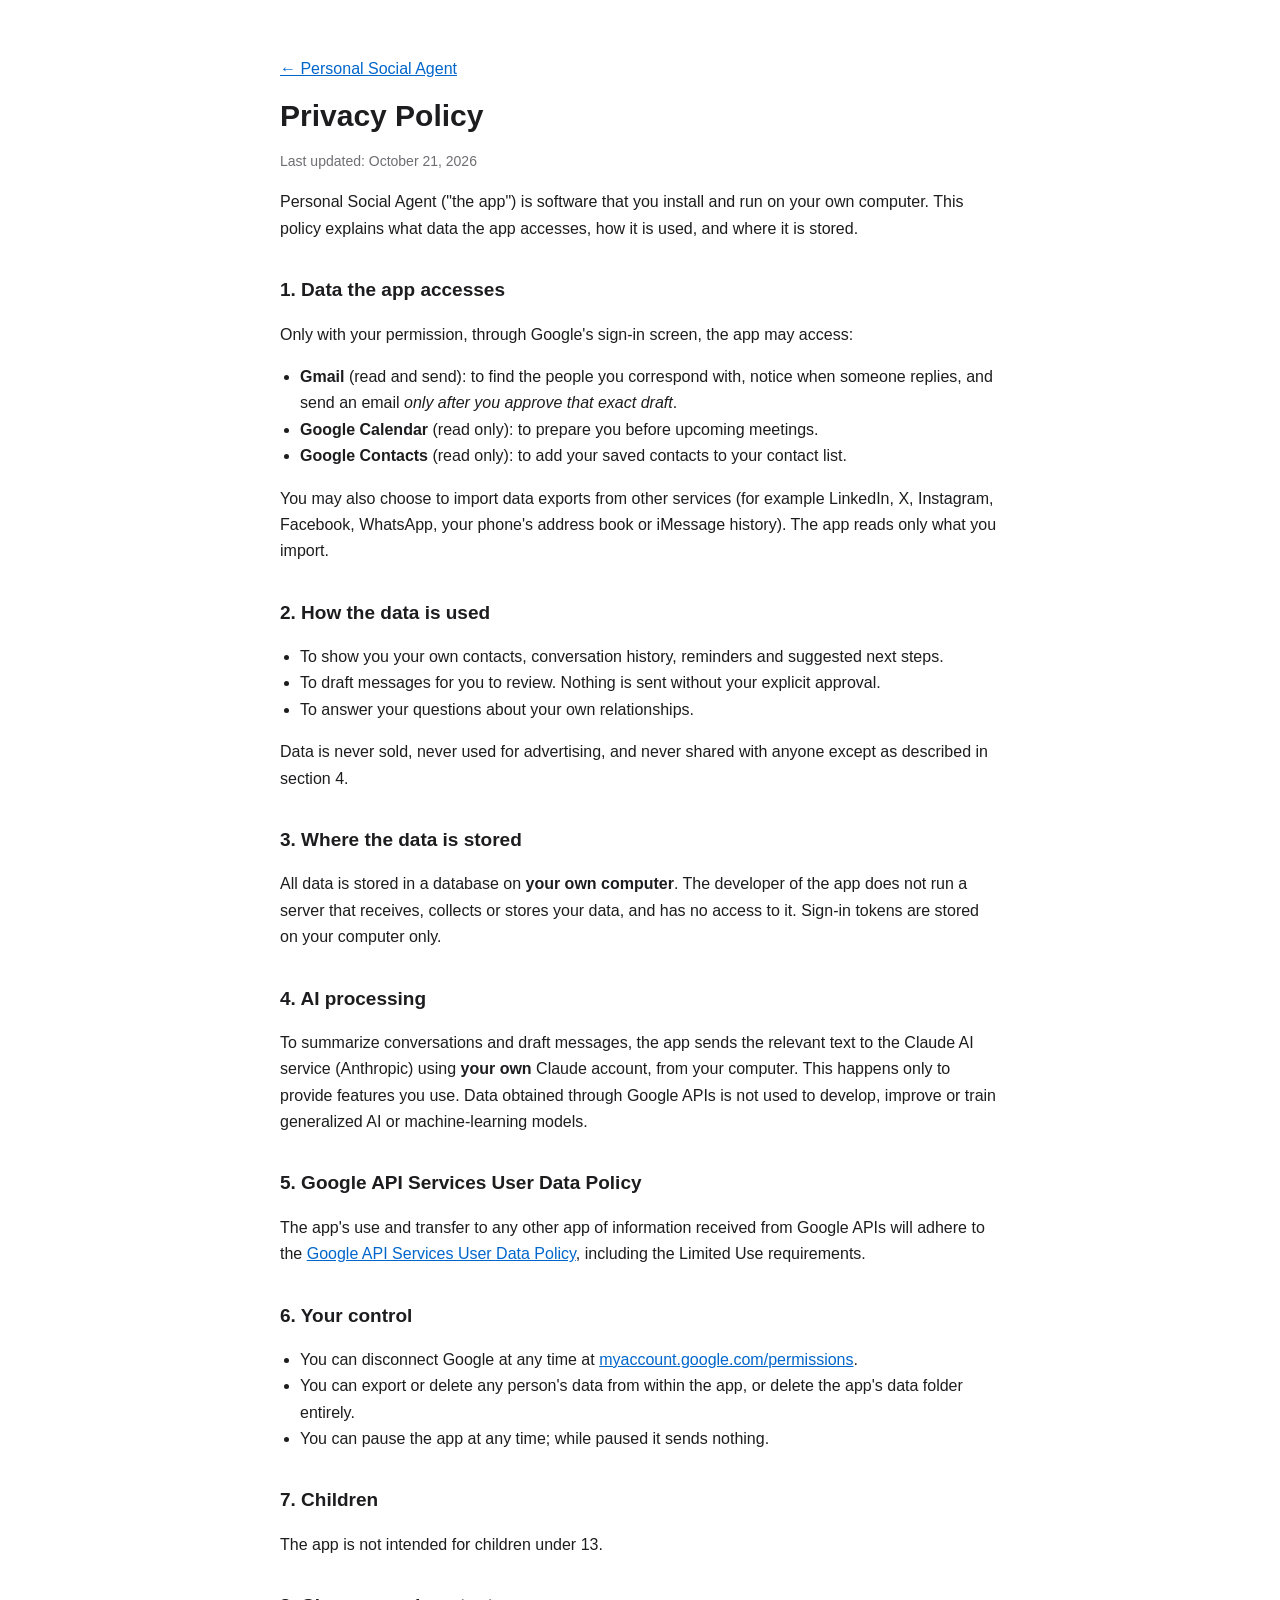
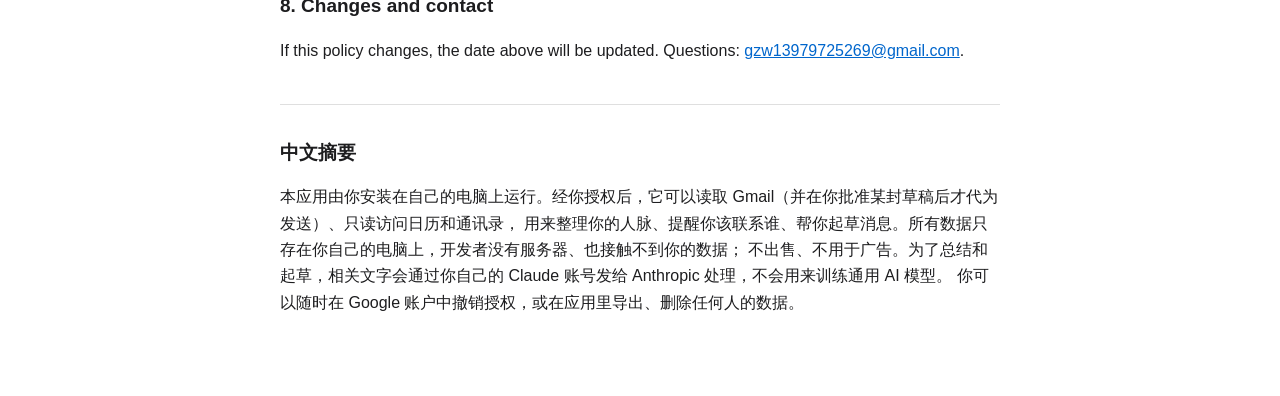
==== privacy.html @ f75f6b1f "Homepage and privacy policy for Personal Social Agent Co-Authored-By: Claude Opus 5.5 <noreply@anthr" ====
<!doctype html>
<html lang="en">
<head>
<meta charset="utf-8">
<meta name="viewport" content="width=device-width, initial-scale=1">
<title>Privacy Policy · Personal Social Agent</title>
<link rel="stylesheet" href="style.css">
</head>
<body>
<main>
  <p><a href="index.html">← Personal Social Agent</a></p>
  <h1>Privacy Policy</h1>
  <p class="small">Last updated: October 21, 2026</p>

  <p>Personal Social Agent ("the app") is software that you install and run on your own computer. This policy explains
    what data the app accesses, how it is used, and where it is stored.</p>

  <h2>1. Data the app accesses</h2>
  <p>Only with your permission, through Google's sign-in screen, the app may access:</p>
  <ul>
    <li><strong>Gmail</strong> (read and send): to find the people you correspond with, notice when someone replies,
      and send an email <em>only after you approve that exact draft</em>.</li>
    <li><strong>Google Calendar</strong> (read only): to prepare you before upcoming meetings.</li>
    <li><strong>Google Contacts</strong> (read only): to add your saved contacts to your contact list.</li>
  </ul>
  <p>You may also choose to import data exports from other services (for example LinkedIn, X, Instagram, Facebook,
    WhatsApp, your phone's address book or iMessage history). The app reads only what you import.</p>

  <h2>2. How the data is used</h2>
  <ul>
    <li>To show you your own contacts, conversation history, reminders and suggested next steps.</li>
    <li>To draft messages for you to review. Nothing is sent without your explicit approval.</li>
    <li>To answer your questions about your own relationships.</li>
  </ul>
  <p>Data is never sold, never used for advertising, and never shared with anyone except as described in section 4.</p>

  <h2>3. Where the data is stored</h2>
  <p>All data is stored in a database on <strong>your own computer</strong>. The developer of the app does not run a
    server that receives, collects or stores your data, and has no access to it. Sign-in tokens are stored on your
    computer only.</p>

  <h2>4. AI processing</h2>
  <p>To summarize conversations and draft messages, the app sends the relevant text to the Claude AI service
    (Anthropic) using <strong>your own</strong> Claude account, from your computer. This happens only to provide
    features you use. Data obtained through Google APIs is not used to develop, improve or train generalized AI or
    machine-learning models.</p>

  <h2>5. Google API Services User Data Policy</h2>
  <p>The app's use and transfer to any other app of information received from Google APIs will adhere to the
    <a href="https://developers.google.com/terms/api-services-user-data-policy">Google API Services User Data
    Policy</a>, including the Limited Use requirements.</p>

  <h2>6. Your control</h2>
  <ul>
    <li>You can disconnect Google at any time at
      <a href="https://myaccount.google.com/permissions">myaccount.google.com/permissions</a>.</li>
    <li>You can export or delete any person's data from within the app, or delete the app's data folder entirely.</li>
    <li>You can pause the app at any time; while paused it sends nothing.</li>
  </ul>

  <h2>7. Children</h2>
  <p>The app is not intended for children under 13.</p>

  <h2>8. Changes and contact</h2>
  <p>If this policy changes, the date above will be updated. Questions:
    <a href="mailto:gzw13979725269@gmail.com">gzw13979725269@gmail.com</a>.</p>

  <hr>
  <h2>中文摘要</h2>
  <p>本应用由你安装在自己的电脑上运行。经你授权后，它可以读取 Gmail（并在你批准某封草稿后才代为发送）、只读访问日历和通讯录，
    用来整理你的人脉、提醒你该联系谁、帮你起草消息。所有数据只存在你自己的电脑上，开发者没有服务器、也接触不到你的数据；
    不出售、不用于广告。为了总结和起草，相关文字会通过你自己的 Claude 账号发给 Anthropic 处理，不会用来训练通用 AI 模型。
    你可以随时在 Google 账户中撤销授权，或在应用里导出、删除任何人的数据。</p>
</main>
</body>
</html>
---- style.css ----
:root { --bg: #ffffff; --fg: #1d1d1f; --muted: #6e6e73; --link: #0066cc; }
@media (prefers-color-scheme: dark) { :root { --bg: #111113; --fg: #f2f2f4; --muted: #a1a1a6; --link: #4da3ff; } }
body { margin: 0; background: var(--bg); color: var(--fg);
  font: 16px/1.65 -apple-system, BlinkMacSystemFont, "Segoe UI", "PingFang SC", "Microsoft YaHei", sans-serif; }
main { max-width: 720px; margin: 0 auto; padding: 40px 16px 64px; }
h1 { font-size: 30px; line-height: 1.2; margin: 0 0 16px; }
h2 { font-size: 19px; margin: 32px 0 8px; }
.lead { font-size: 18px; }
.small { color: var(--muted); font-size: 14px; }
a { color: var(--link); }
ul { padding-left: 20px; }
hr { border: 0; border-top: 1px solid rgba(127,127,127,.25); margin: 40px 0 0; }
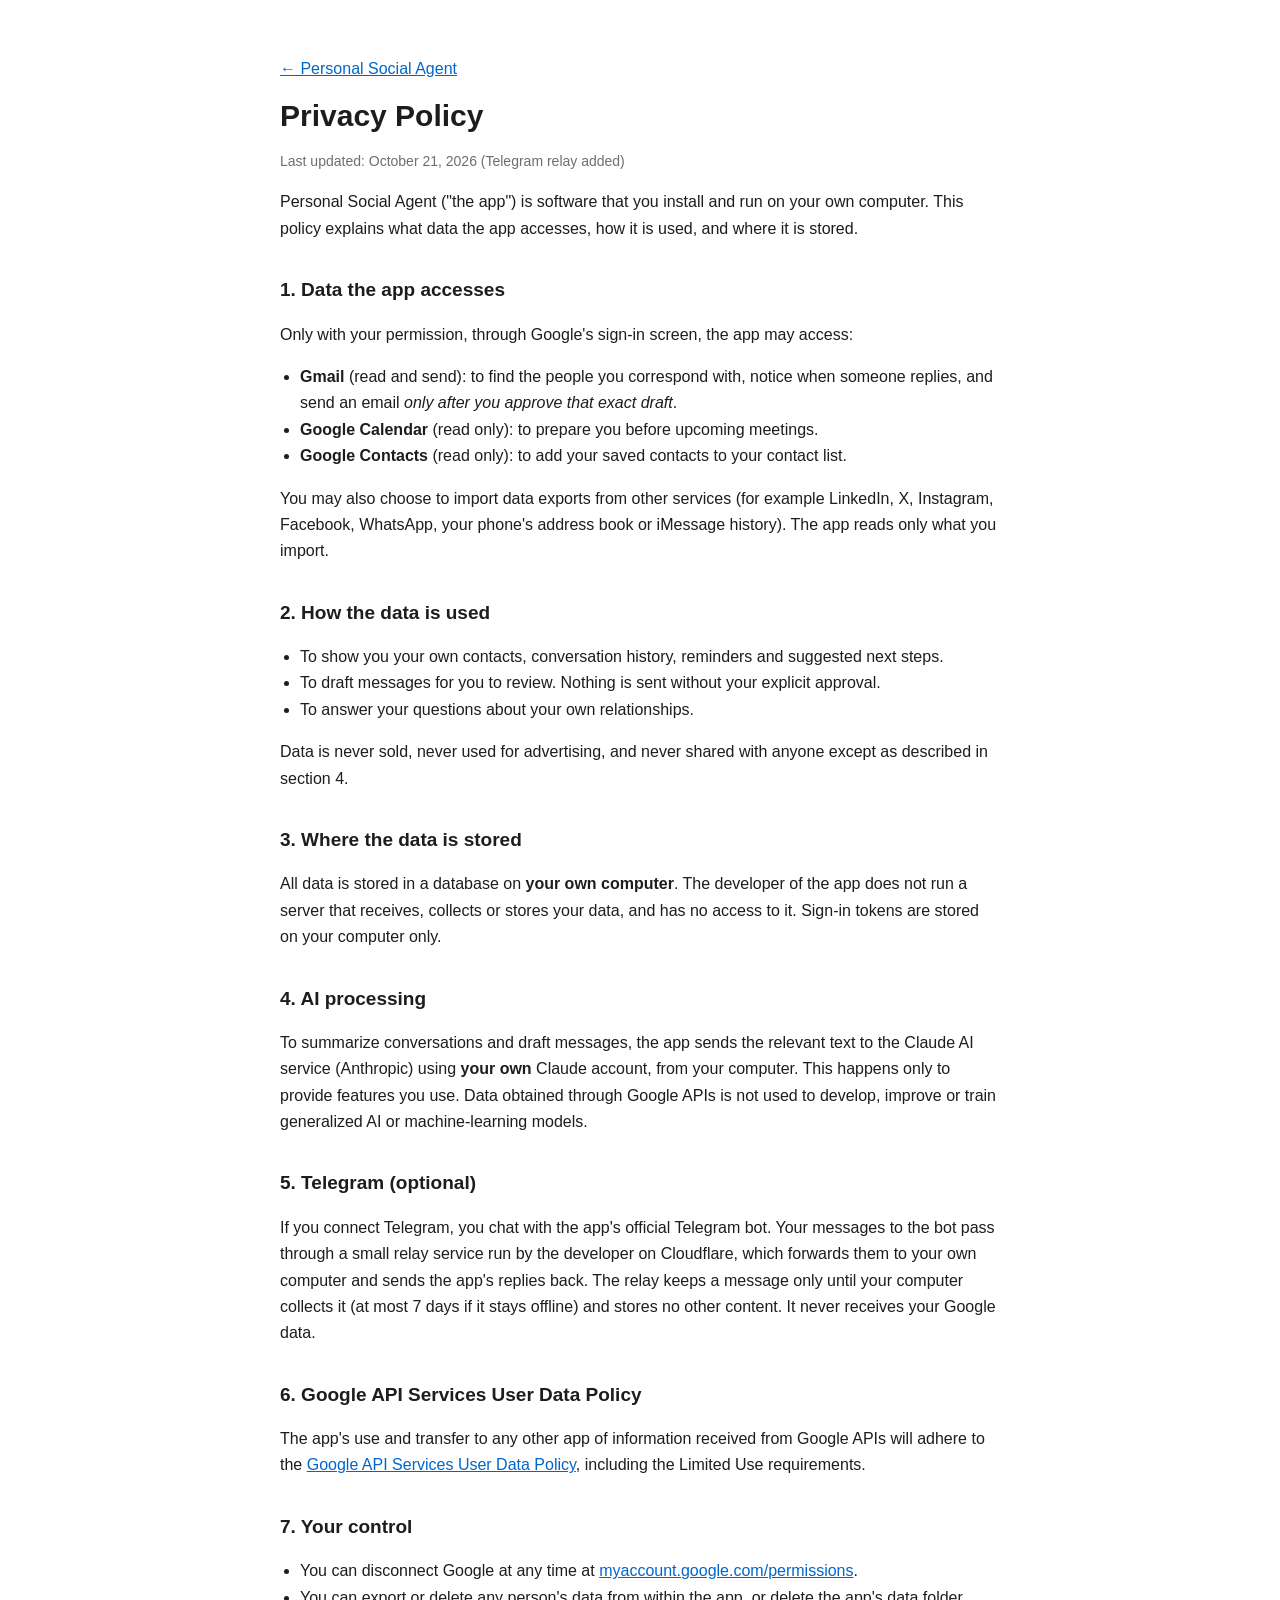
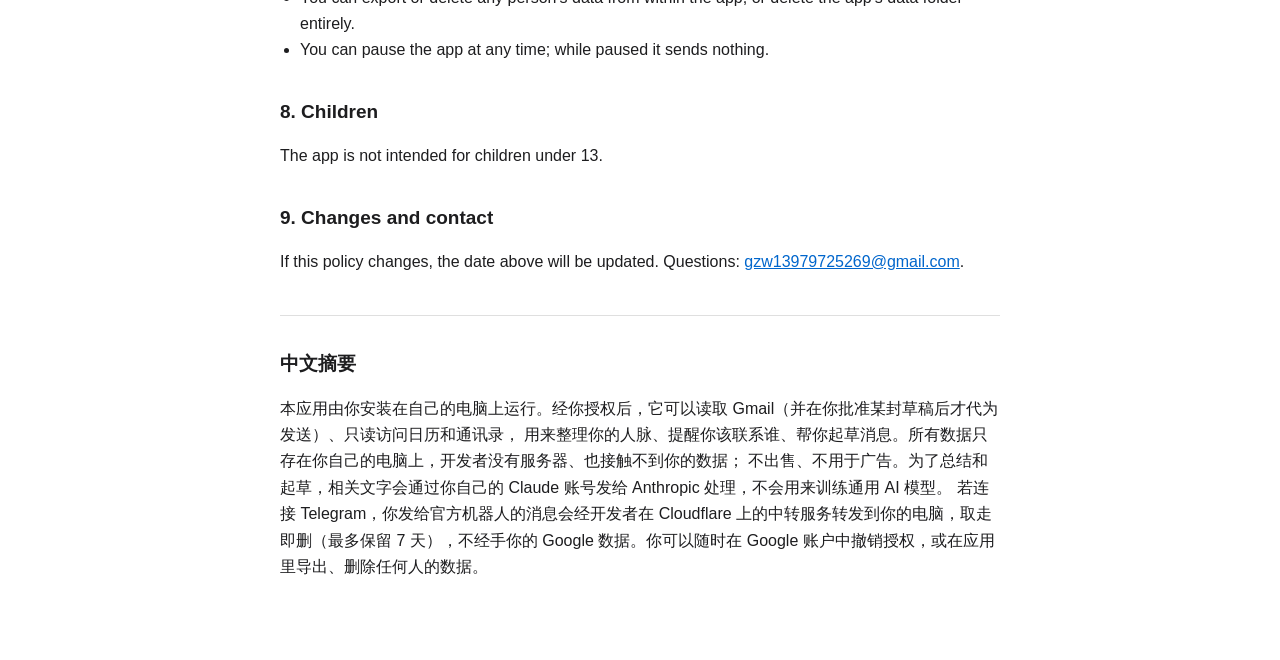
==== commit bebb4fdf: "Disclose the optional Telegram relay in the privacy policy Co-Authored-By: Claude Opus 5.5 <noreply@" ====
--- a/privacy.html
+++ b/privacy.html
@@ -10,7 +10,7 @@
 <main>
   <p><a href="index.html">← Personal Social Agent</a></p>
   <h1>Privacy Policy</h1>
-  <p class="small">Last updated: October 21, 2026</p>
+  <p class="small">Last updated: October 21, 2026 (Telegram relay added)</p>
 
   <p>Personal Social Agent ("the app") is software that you install and run on your own computer. This policy explains
     what data the app accesses, how it is used, and where it is stored.</p>
@@ -45,12 +45,18 @@
     features you use. Data obtained through Google APIs is not used to develop, improve or train generalized AI or
     machine-learning models.</p>
 
-  <h2>5. Google API Services User Data Policy</h2>
+  <h2>5. Telegram (optional)</h2>
+  <p>If you connect Telegram, you chat with the app's official Telegram bot. Your messages to the bot pass through a
+    small relay service run by the developer on Cloudflare, which forwards them to your own computer and sends the
+    app's replies back. The relay keeps a message only until your computer collects it (at most 7 days if it stays
+    offline) and stores no other content. It never receives your Google data.</p>
+
+  <h2>6. Google API Services User Data Policy</h2>
   <p>The app's use and transfer to any other app of information received from Google APIs will adhere to the
     <a href="https://developers.google.com/terms/api-services-user-data-policy">Google API Services User Data
     Policy</a>, including the Limited Use requirements.</p>
 
-  <h2>6. Your control</h2>
+  <h2>7. Your control</h2>
   <ul>
     <li>You can disconnect Google at any time at
       <a href="https://myaccount.google.com/permissions">myaccount.google.com/permissions</a>.</li>
@@ -58,10 +64,10 @@
     <li>You can pause the app at any time; while paused it sends nothing.</li>
   </ul>
 
-  <h2>7. Children</h2>
+  <h2>8. Children</h2>
   <p>The app is not intended for children under 13.</p>
 
-  <h2>8. Changes and contact</h2>
+  <h2>9. Changes and contact</h2>
   <p>If this policy changes, the date above will be updated. Questions:
     <a href="mailto:gzw13979725269@gmail.com">gzw13979725269@gmail.com</a>.</p>
 
@@ -70,7 +76,7 @@
   <p>本应用由你安装在自己的电脑上运行。经你授权后，它可以读取 Gmail（并在你批准某封草稿后才代为发送）、只读访问日历和通讯录，
     用来整理你的人脉、提醒你该联系谁、帮你起草消息。所有数据只存在你自己的电脑上，开发者没有服务器、也接触不到你的数据；
     不出售、不用于广告。为了总结和起草，相关文字会通过你自己的 Claude 账号发给 Anthropic 处理，不会用来训练通用 AI 模型。
-    你可以随时在 Google 账户中撤销授权，或在应用里导出、删除任何人的数据。</p>
+    若连接 Telegram，你发给官方机器人的消息会经开发者在 Cloudflare 上的中转服务转发到你的电脑，取走即删（最多保留 7 天），不经手你的 Google 数据。你可以随时在 Google 账户中撤销授权，或在应用里导出、删除任何人的数据。</p>
 </main>
 </body>
 </html>
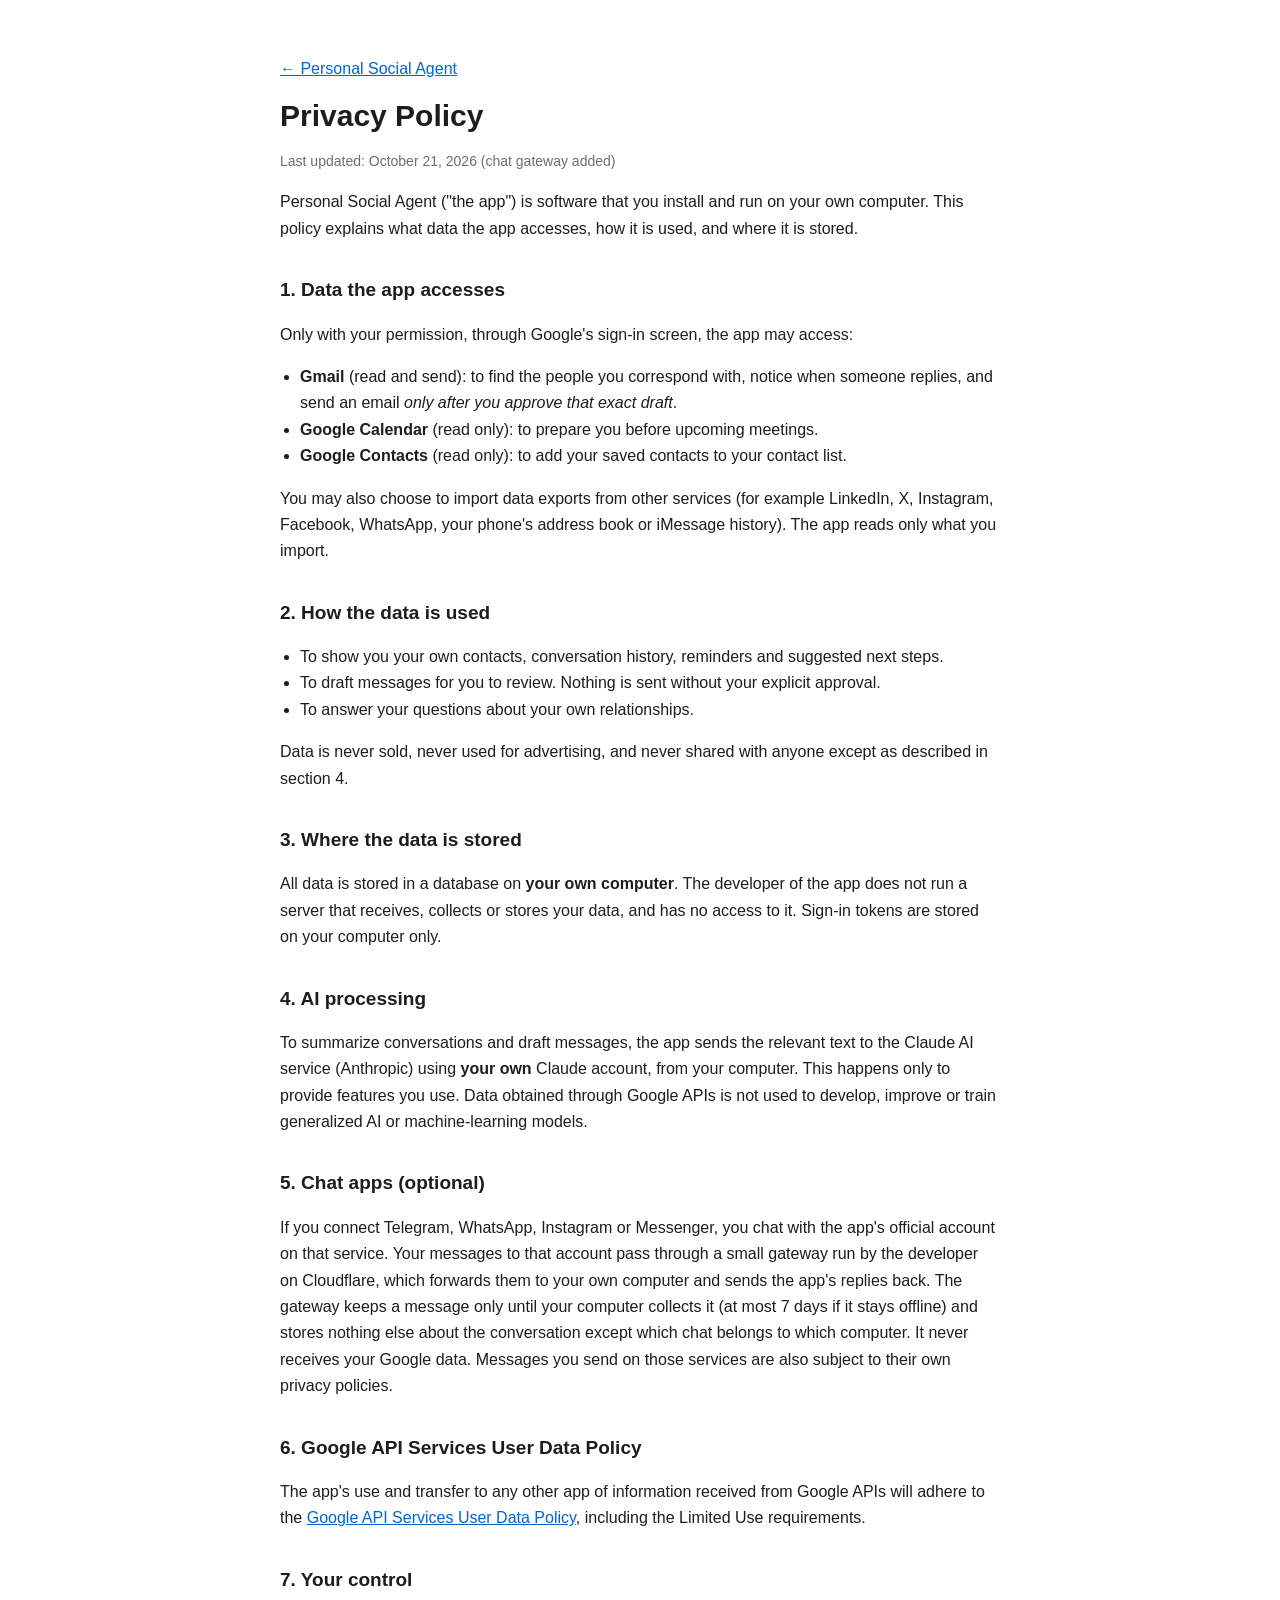
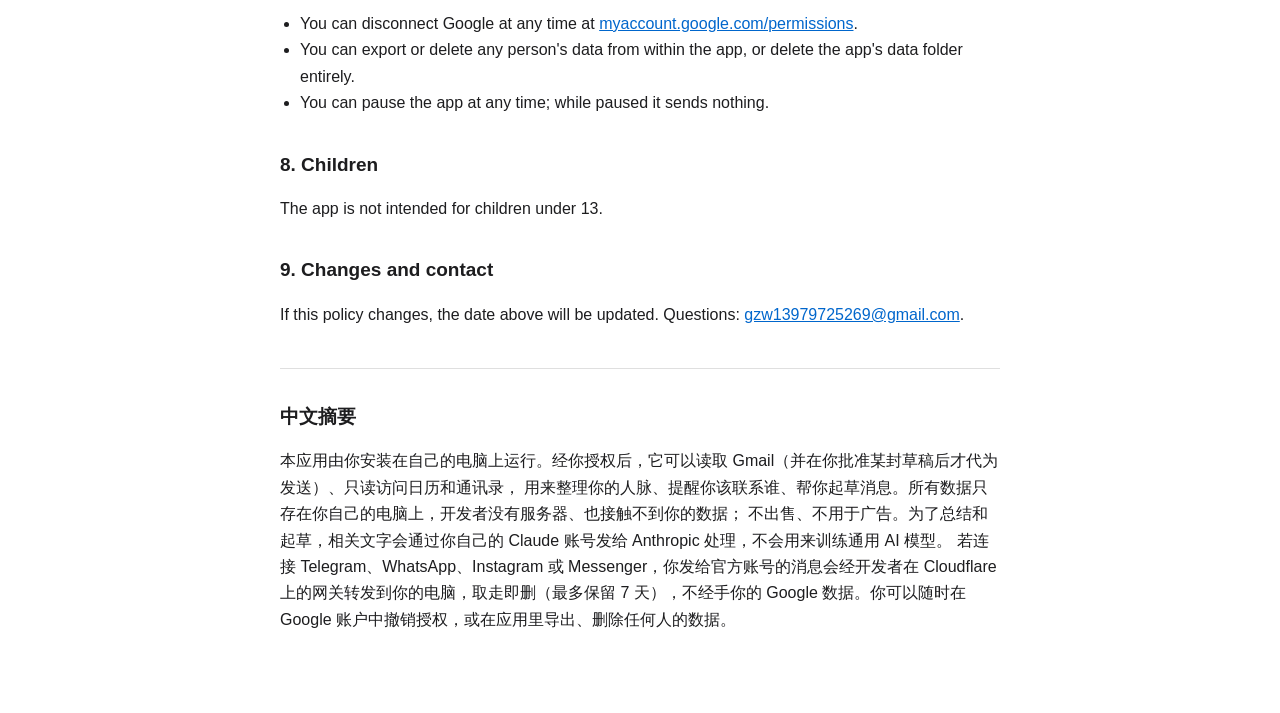
==== commit a528a04e: "Cover WhatsApp, Instagram and Messenger in the chat gateway section Co-Authored-By: Claude Opus 5.5 " ====
--- a/privacy.html
+++ b/privacy.html
@@ -10,7 +10,7 @@
 <main>
   <p><a href="index.html">← Personal Social Agent</a></p>
   <h1>Privacy Policy</h1>
-  <p class="small">Last updated: October 21, 2026 (Telegram relay added)</p>
+  <p class="small">Last updated: October 21, 2026 (chat gateway added)</p>
 
   <p>Personal Social Agent ("the app") is software that you install and run on your own computer. This policy explains
     what data the app accesses, how it is used, and where it is stored.</p>
@@ -45,11 +45,13 @@
     features you use. Data obtained through Google APIs is not used to develop, improve or train generalized AI or
     machine-learning models.</p>
 
-  <h2>5. Telegram (optional)</h2>
-  <p>If you connect Telegram, you chat with the app's official Telegram bot. Your messages to the bot pass through a
-    small relay service run by the developer on Cloudflare, which forwards them to your own computer and sends the
-    app's replies back. The relay keeps a message only until your computer collects it (at most 7 days if it stays
-    offline) and stores no other content. It never receives your Google data.</p>
+  <h2>5. Chat apps (optional)</h2>
+  <p>If you connect Telegram, WhatsApp, Instagram or Messenger, you chat with the app's official account on that
+    service. Your messages to that account pass through a small gateway run by the developer on Cloudflare, which
+    forwards them to your own computer and sends the app's replies back. The gateway keeps a message only until your
+    computer collects it (at most 7 days if it stays offline) and stores nothing else about the conversation except
+    which chat belongs to which computer. It never receives your Google data. Messages you send on those services are
+    also subject to their own privacy policies.</p>
 
   <h2>6. Google API Services User Data Policy</h2>
   <p>The app's use and transfer to any other app of information received from Google APIs will adhere to the
@@ -76,7 +78,7 @@
   <p>本应用由你安装在自己的电脑上运行。经你授权后，它可以读取 Gmail（并在你批准某封草稿后才代为发送）、只读访问日历和通讯录，
     用来整理你的人脉、提醒你该联系谁、帮你起草消息。所有数据只存在你自己的电脑上，开发者没有服务器、也接触不到你的数据；
     不出售、不用于广告。为了总结和起草，相关文字会通过你自己的 Claude 账号发给 Anthropic 处理，不会用来训练通用 AI 模型。
-    若连接 Telegram，你发给官方机器人的消息会经开发者在 Cloudflare 上的中转服务转发到你的电脑，取走即删（最多保留 7 天），不经手你的 Google 数据。你可以随时在 Google 账户中撤销授权，或在应用里导出、删除任何人的数据。</p>
+    若连接 Telegram、WhatsApp、Instagram 或 Messenger，你发给官方账号的消息会经开发者在 Cloudflare 上的网关转发到你的电脑，取走即删（最多保留 7 天），不经手你的 Google 数据。你可以随时在 Google 账户中撤销授权，或在应用里导出、删除任何人的数据。</p>
 </main>
 </body>
 </html>
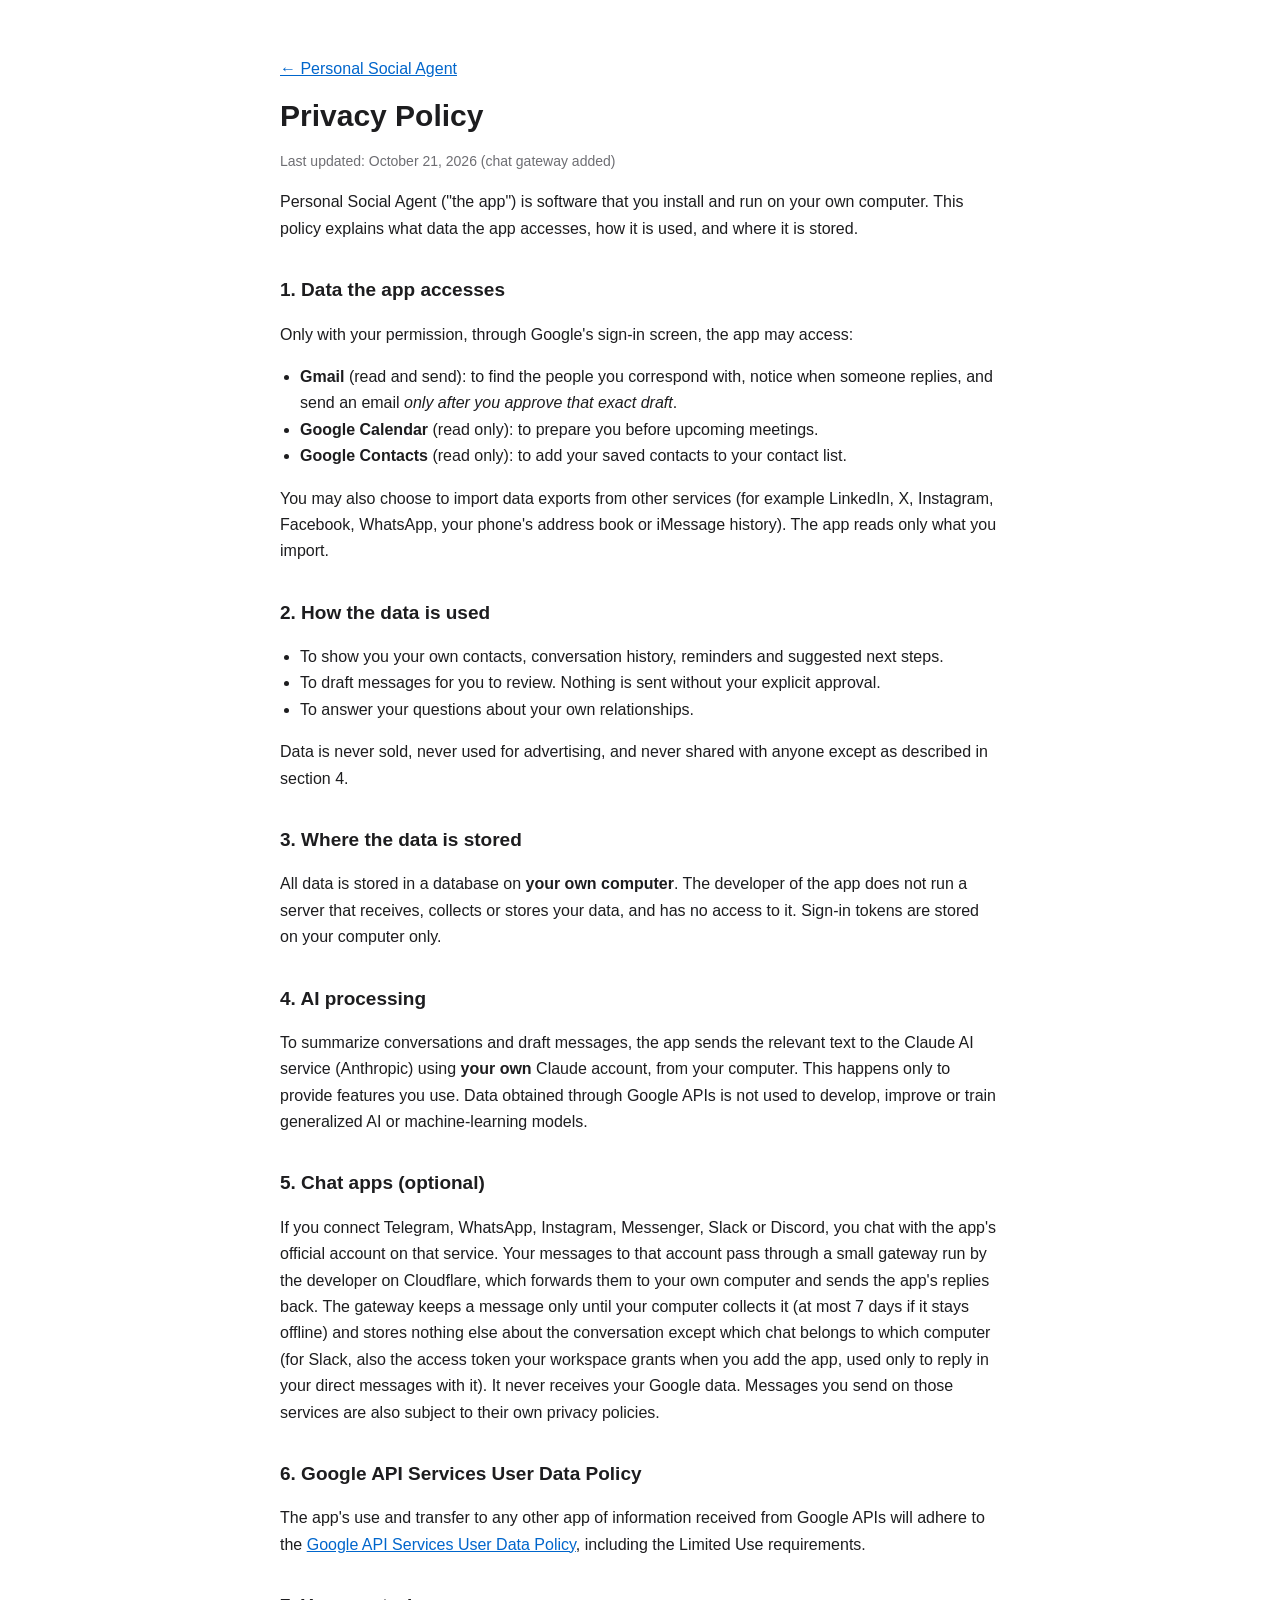
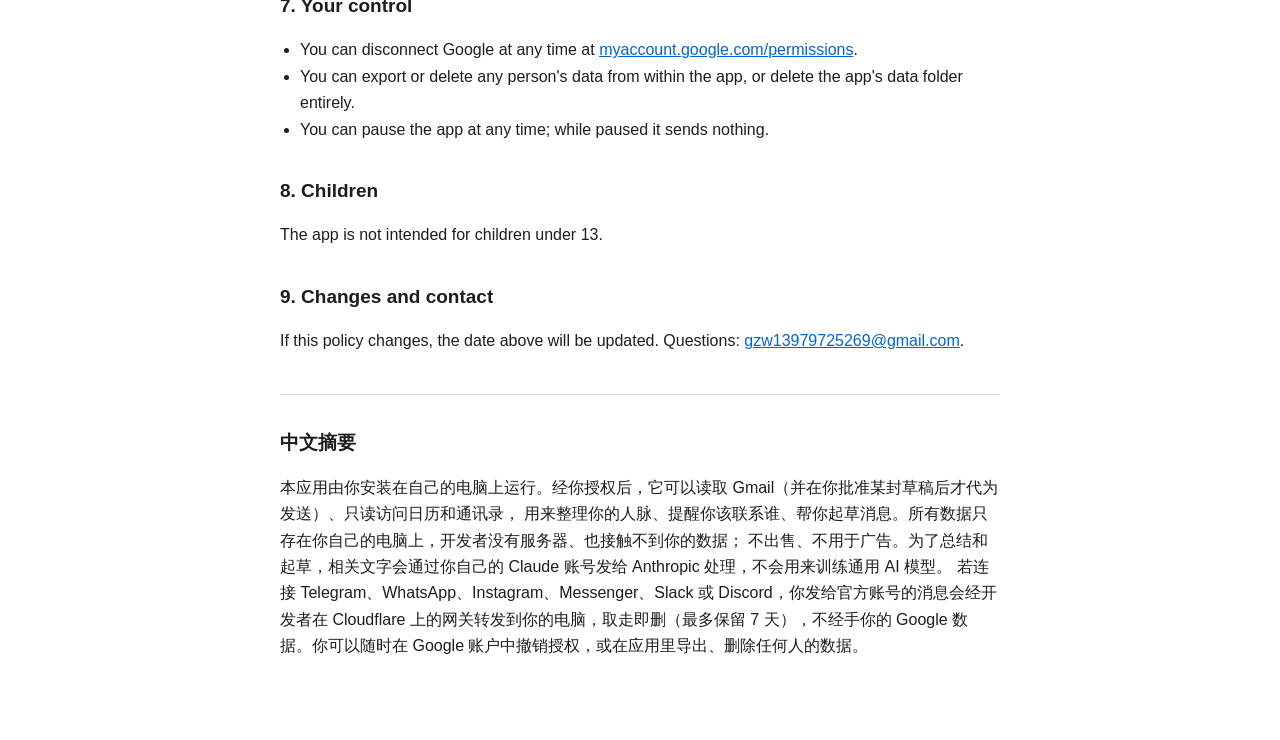
==== commit 5f69977e: "Add Slack and Discord to the chat gateway section Co-Authored-By: Claude Opus 5.5 <noreply@anthropic" ====
--- a/privacy.html
+++ b/privacy.html
@@ -46,11 +46,12 @@
     machine-learning models.</p>
 
   <h2>5. Chat apps (optional)</h2>
-  <p>If you connect Telegram, WhatsApp, Instagram or Messenger, you chat with the app's official account on that
-    service. Your messages to that account pass through a small gateway run by the developer on Cloudflare, which
+  <p>If you connect Telegram, WhatsApp, Instagram, Messenger, Slack or Discord, you chat with the app's official
+    account on that service. Your messages to that account pass through a small gateway run by the developer on Cloudflare, which
     forwards them to your own computer and sends the app's replies back. The gateway keeps a message only until your
     computer collects it (at most 7 days if it stays offline) and stores nothing else about the conversation except
-    which chat belongs to which computer. It never receives your Google data. Messages you send on those services are
+    which chat belongs to which computer (for Slack, also the access token your workspace grants when you add the
+    app, used only to reply in your direct messages with it). It never receives your Google data. Messages you send on those services are
     also subject to their own privacy policies.</p>
 
   <h2>6. Google API Services User Data Policy</h2>
@@ -78,7 +79,7 @@
   <p>本应用由你安装在自己的电脑上运行。经你授权后，它可以读取 Gmail（并在你批准某封草稿后才代为发送）、只读访问日历和通讯录，
     用来整理你的人脉、提醒你该联系谁、帮你起草消息。所有数据只存在你自己的电脑上，开发者没有服务器、也接触不到你的数据；
     不出售、不用于广告。为了总结和起草，相关文字会通过你自己的 Claude 账号发给 Anthropic 处理，不会用来训练通用 AI 模型。
-    若连接 Telegram、WhatsApp、Instagram 或 Messenger，你发给官方账号的消息会经开发者在 Cloudflare 上的网关转发到你的电脑，取走即删（最多保留 7 天），不经手你的 Google 数据。你可以随时在 Google 账户中撤销授权，或在应用里导出、删除任何人的数据。</p>
+    若连接 Telegram、WhatsApp、Instagram、Messenger、Slack 或 Discord，你发给官方账号的消息会经开发者在 Cloudflare 上的网关转发到你的电脑，取走即删（最多保留 7 天），不经手你的 Google 数据。你可以随时在 Google 账户中撤销授权，或在应用里导出、删除任何人的数据。</p>
 </main>
 </body>
 </html>
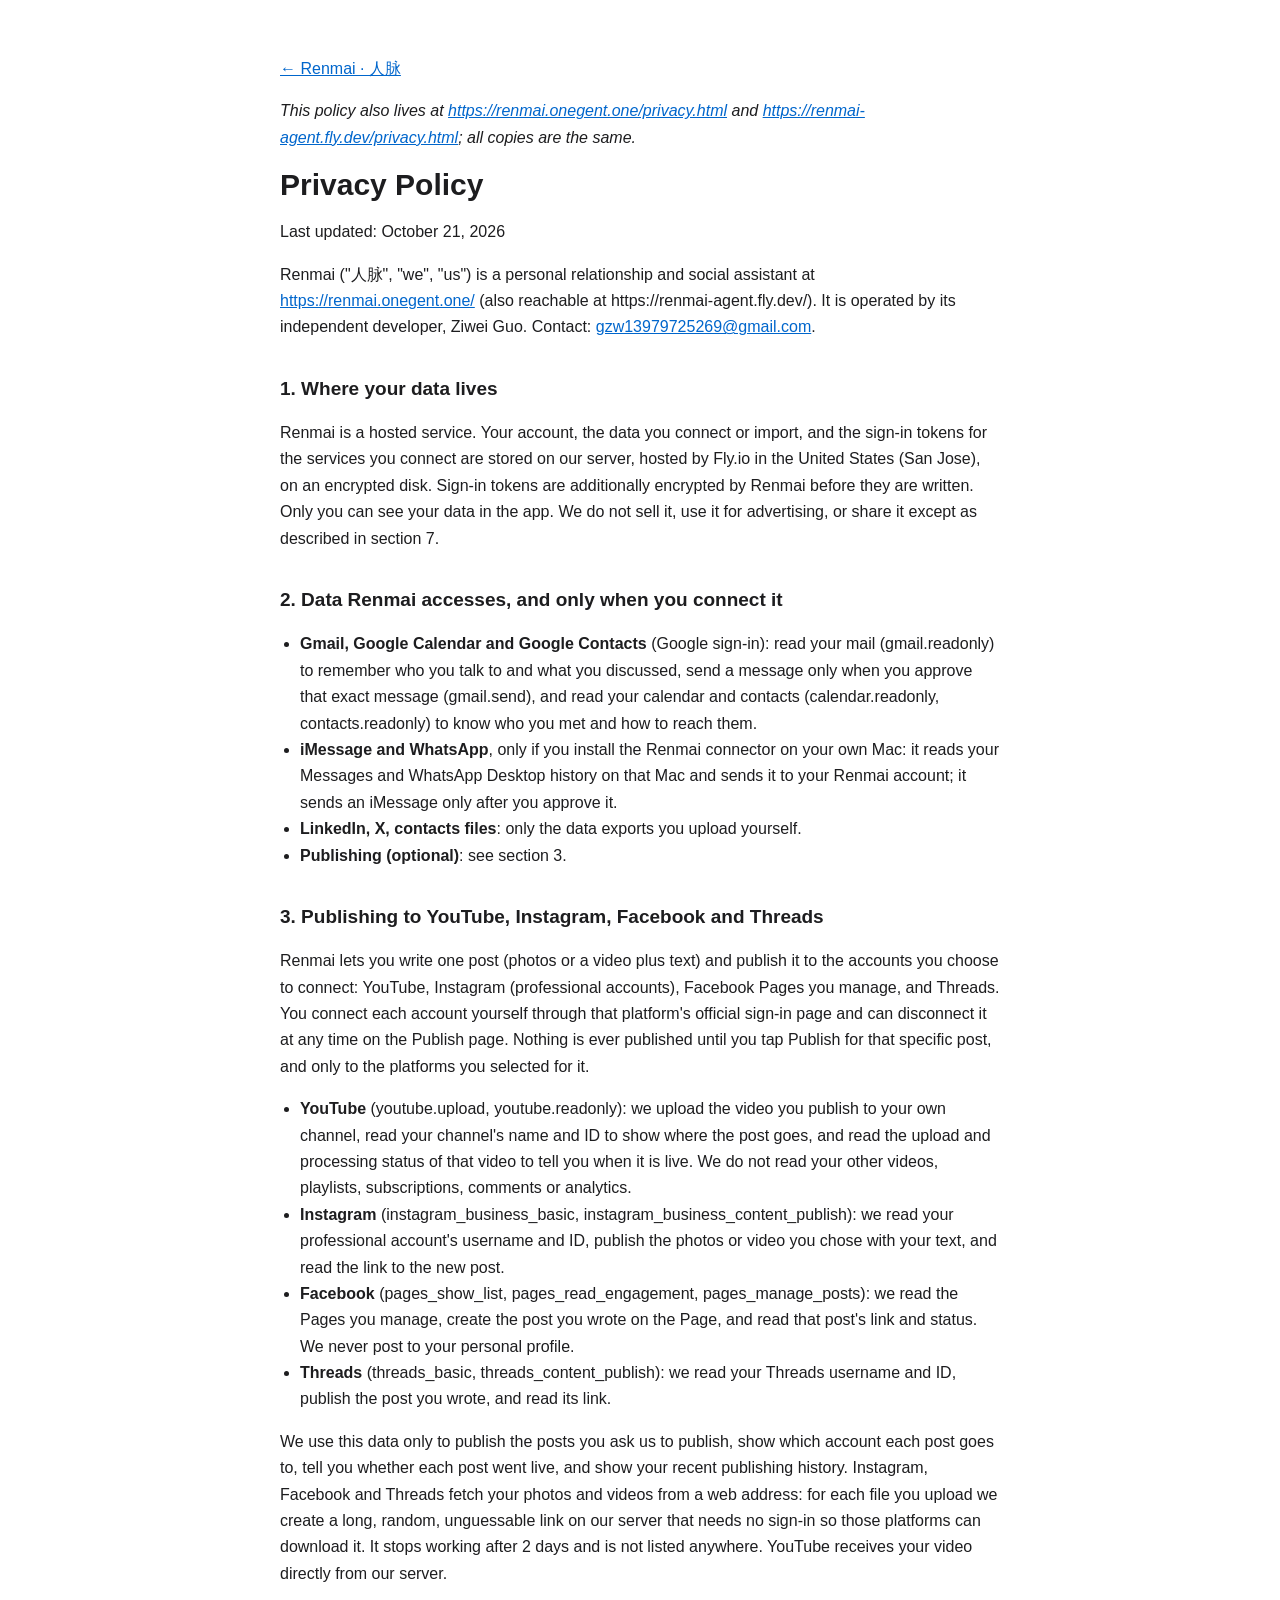
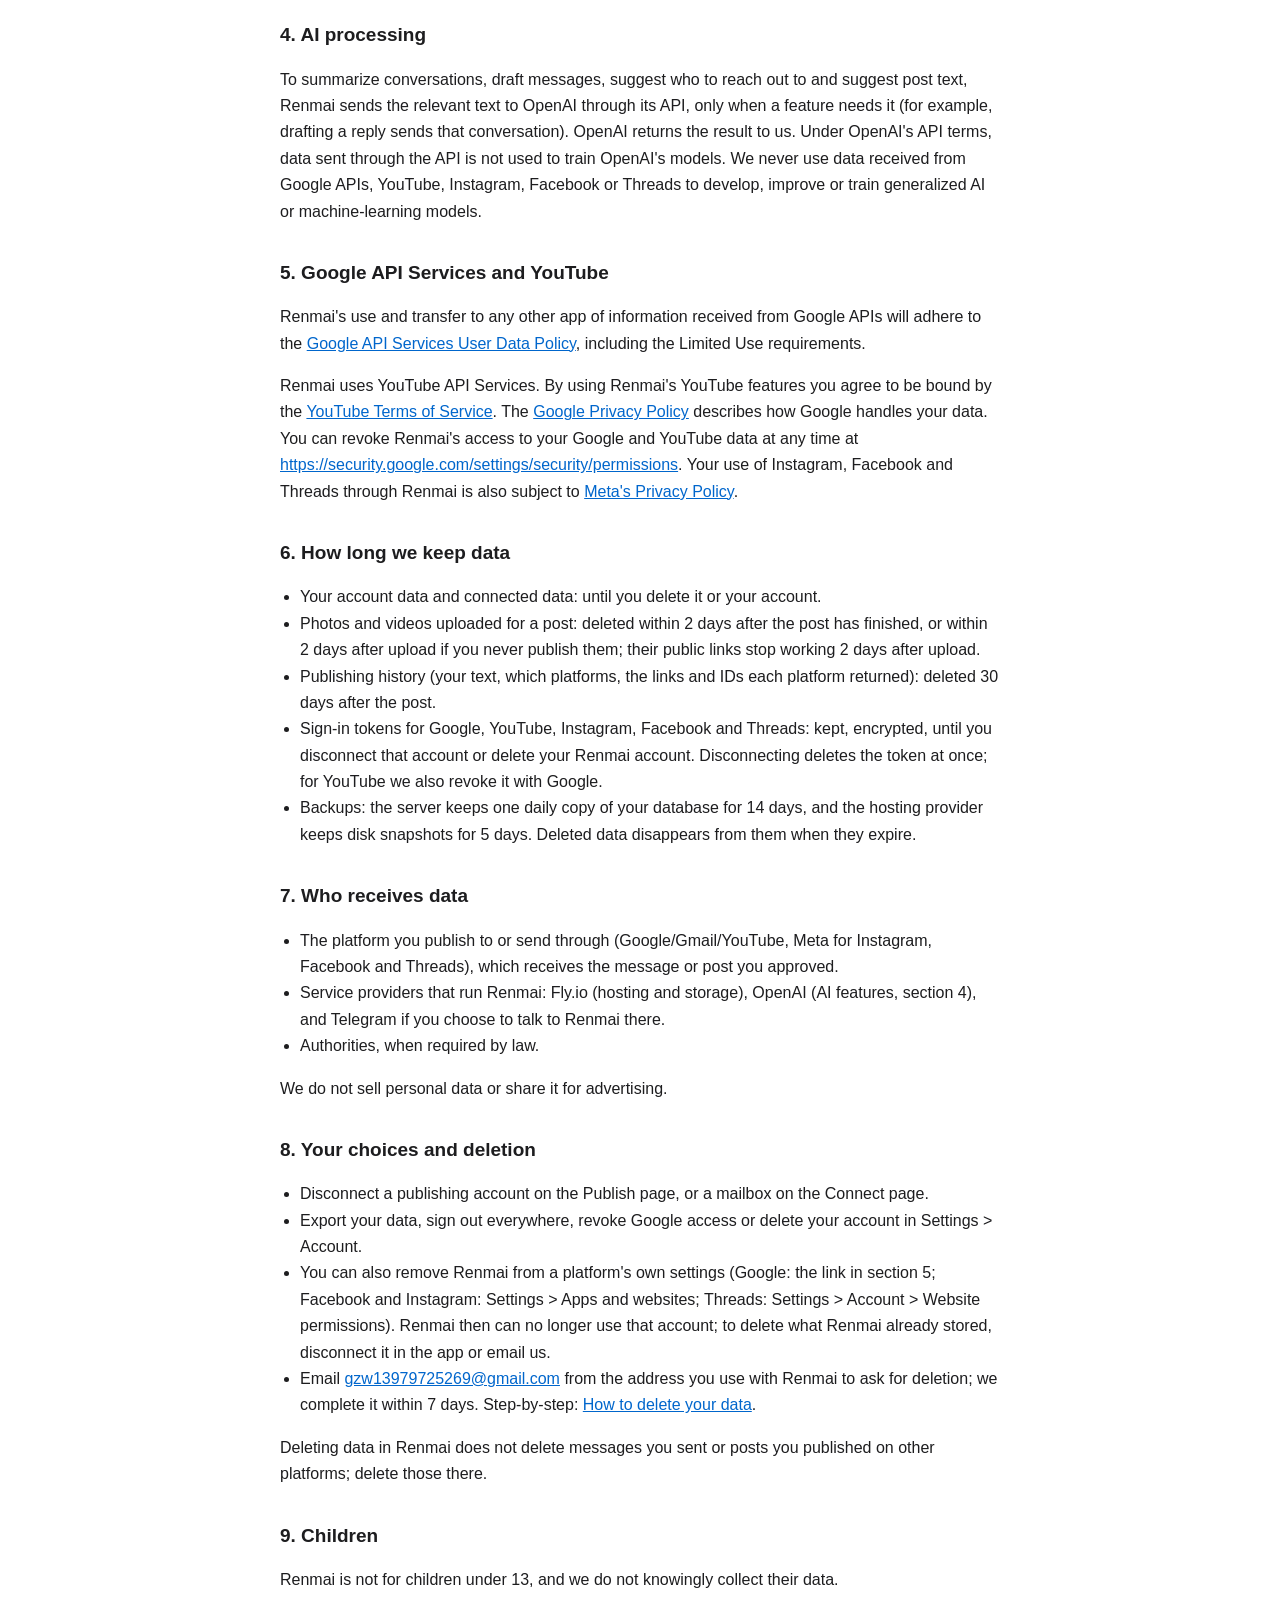
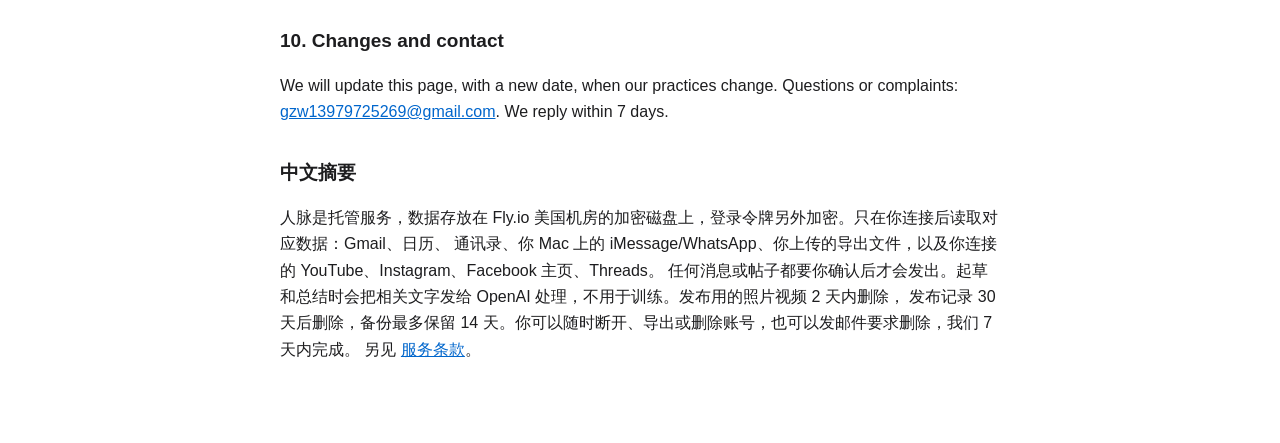
==== commit 3a327026: "Point to the hosted Renmai service and its current privacy policy The site still described a local-o" ====
--- a/privacy.html
+++ b/privacy.html
@@ -3,83 +3,129 @@
 <head>
 <meta charset="utf-8">
 <meta name="viewport" content="width=device-width, initial-scale=1">
-<title>Privacy Policy · Personal Social Agent</title>
+<title>Privacy Policy · Renmai</title>
+<link rel="canonical" href="https://renmai.onegent.one/privacy.html">
 <link rel="stylesheet" href="style.css">
 </head>
 <body>
 <main>
-  <p><a href="index.html">← Personal Social Agent</a></p>
-  <h1>Privacy Policy</h1>
-  <p class="small">Last updated: October 21, 2026 (chat gateway added)</p>
+  <p><a href="index.html">← Renmai · 人脉</a></p>
+  <p><i>This policy also lives at <a href="https://renmai.onegent.one/privacy.html">https://renmai.onegent.one/privacy.html</a>
+  and <a href="https://renmai-agent.fly.dev/privacy.html">https://renmai-agent.fly.dev/privacy.html</a>; all copies are the same.</i></p>
 
-  <p>Personal Social Agent ("the app") is software that you install and run on your own computer. This policy explains
-    what data the app accesses, how it is used, and where it is stored.</p>
+<h1>Privacy Policy</h1>
+<p class="meta">Last updated: October 21, 2026</p>
 
-  <h2>1. Data the app accesses</h2>
-  <p>Only with your permission, through Google's sign-in screen, the app may access:</p>
-  <ul>
-    <li><strong>Gmail</strong> (read and send): to find the people you correspond with, notice when someone replies,
-      and send an email <em>only after you approve that exact draft</em>.</li>
-    <li><strong>Google Calendar</strong> (read only): to prepare you before upcoming meetings.</li>
-    <li><strong>Google Contacts</strong> (read only): to add your saved contacts to your contact list.</li>
-  </ul>
-  <p>You may also choose to import data exports from other services (for example LinkedIn, X, Instagram, Facebook,
-    WhatsApp, your phone's address book or iMessage history). The app reads only what you import.</p>
+<p>Renmai ("人脉", "we", "us") is a personal relationship and social assistant at <a href="https://renmai.onegent.one/">https://renmai.onegent.one/</a>
+(also reachable at https://renmai-agent.fly.dev/). It is operated by its independent developer, Ziwei Guo. Contact:
+<a href="mailto:gzw13979725269@gmail.com">gzw13979725269@gmail.com</a>.</p>
 
-  <h2>2. How the data is used</h2>
-  <ul>
-    <li>To show you your own contacts, conversation history, reminders and suggested next steps.</li>
-    <li>To draft messages for you to review. Nothing is sent without your explicit approval.</li>
-    <li>To answer your questions about your own relationships.</li>
-  </ul>
-  <p>Data is never sold, never used for advertising, and never shared with anyone except as described in section 4.</p>
+<h2>1. Where your data lives</h2>
+<p>Renmai is a hosted service. Your account, the data you connect or import, and the sign-in tokens for the services you
+connect are stored on our server, hosted by Fly.io in the United States (San Jose), on an encrypted disk. Sign-in tokens
+are additionally encrypted by Renmai before they are written. Only you can see your data in the app. We do not sell it,
+use it for advertising, or share it except as described in section 7.</p>
 
-  <h2>3. Where the data is stored</h2>
-  <p>All data is stored in a database on <strong>your own computer</strong>. The developer of the app does not run a
-    server that receives, collects or stores your data, and has no access to it. Sign-in tokens are stored on your
-    computer only.</p>
+<h2>2. Data Renmai accesses, and only when you connect it</h2>
+<ul>
+<li><b>Gmail, Google Calendar and Google Contacts</b> (Google sign-in): read your mail (gmail.readonly) to remember who you
+talk to and what you discussed, send a message only when you approve that exact message (gmail.send), and read your
+calendar and contacts (calendar.readonly, contacts.readonly) to know who you met and how to reach them.</li>
+<li><b>iMessage and WhatsApp</b>, only if you install the Renmai connector on your own Mac: it reads your Messages and
+WhatsApp Desktop history on that Mac and sends it to your Renmai account; it sends an iMessage only after you approve it.</li>
+<li><b>LinkedIn, X, contacts files</b>: only the data exports you upload yourself.</li>
+<li><b>Publishing (optional)</b>: see section 3.</li>
+</ul>
 
-  <h2>4. AI processing</h2>
-  <p>To summarize conversations and draft messages, the app sends the relevant text to the Claude AI service
-    (Anthropic) using <strong>your own</strong> Claude account, from your computer. This happens only to provide
-    features you use. Data obtained through Google APIs is not used to develop, improve or train generalized AI or
-    machine-learning models.</p>
+<h2>3. Publishing to YouTube, Instagram, Facebook and Threads</h2>
+<p>Renmai lets you write one post (photos or a video plus text) and publish it to the accounts you choose to connect:
+YouTube, Instagram (professional accounts), Facebook Pages you manage, and Threads. You connect each account yourself
+through that platform's official sign-in page and can disconnect it at any time on the Publish page. Nothing is ever
+published until you tap Publish for that specific post, and only to the platforms you selected for it.</p>
+<ul>
+<li><b>YouTube</b> (youtube.upload, youtube.readonly): we upload the video you publish to your own channel, read your
+channel's name and ID to show where the post goes, and read the upload and processing status of that video to tell you
+when it is live. We do not read your other videos, playlists, subscriptions, comments or analytics.</li>
+<li><b>Instagram</b> (instagram_business_basic, instagram_business_content_publish): we read your professional account's
+username and ID, publish the photos or video you chose with your text, and read the link to the new post.</li>
+<li><b>Facebook</b> (pages_show_list, pages_read_engagement, pages_manage_posts): we read the Pages you manage, create the
+post you wrote on the Page, and read that post's link and status. We never post to your personal profile.</li>
+<li><b>Threads</b> (threads_basic, threads_content_publish): we read your Threads username and ID, publish the post you
+wrote, and read its link.</li>
+</ul>
+<p>We use this data only to publish the posts you ask us to publish, show which account each post goes to, tell you whether
+each post went live, and show your recent publishing history. Instagram, Facebook and Threads fetch your photos and videos
+from a web address: for each file you upload we create a long, random, unguessable link on our server that needs no
+sign-in so those platforms can download it. It stops working after 2 days and is not listed anywhere. YouTube receives your
+video directly from our server.</p>
 
-  <h2>5. Chat apps (optional)</h2>
-  <p>If you connect Telegram, WhatsApp, Instagram, Messenger, Slack or Discord, you chat with the app's official
-    account on that service. Your messages to that account pass through a small gateway run by the developer on Cloudflare, which
-    forwards them to your own computer and sends the app's replies back. The gateway keeps a message only until your
-    computer collects it (at most 7 days if it stays offline) and stores nothing else about the conversation except
-    which chat belongs to which computer (for Slack, also the access token your workspace grants when you add the
-    app, used only to reply in your direct messages with it). It never receives your Google data. Messages you send on those services are
-    also subject to their own privacy policies.</p>
+<h2>4. AI processing</h2>
+<p>To summarize conversations, draft messages, suggest who to reach out to and suggest post text, Renmai sends the relevant
+text to OpenAI through its API, only when a feature needs it (for example, drafting a reply sends that conversation).
+OpenAI returns the result to us. Under OpenAI's API terms, data sent through the API is not used to train OpenAI's models.
+We never use data received from Google APIs, YouTube, Instagram, Facebook or Threads to develop, improve or train
+generalized AI or machine-learning models.</p>
 
-  <h2>6. Google API Services User Data Policy</h2>
-  <p>The app's use and transfer to any other app of information received from Google APIs will adhere to the
-    <a href="https://developers.google.com/terms/api-services-user-data-policy">Google API Services User Data
-    Policy</a>, including the Limited Use requirements.</p>
+<h2>5. Google API Services and YouTube</h2>
+<p>Renmai's use and transfer to any other app of information received from Google APIs will adhere to the
+<a href="https://developers.google.com/terms/api-services-user-data-policy">Google API Services User Data Policy</a>,
+including the Limited Use requirements.</p>
+<p>Renmai uses YouTube API Services. By using Renmai's YouTube features you agree to be bound by the
+<a href="https://www.youtube.com/t/terms">YouTube Terms of Service</a>. The
+<a href="http://www.google.com/policies/privacy">Google Privacy Policy</a> describes how Google handles your data. You can
+revoke Renmai's access to your Google and YouTube data at any time at
+<a href="https://security.google.com/settings/security/permissions">https://security.google.com/settings/security/permissions</a>.
+Your use of Instagram, Facebook and Threads through Renmai is also subject to
+<a href="https://www.facebook.com/privacy/policy/">Meta's Privacy Policy</a>.</p>
 
-  <h2>7. Your control</h2>
-  <ul>
-    <li>You can disconnect Google at any time at
-      <a href="https://myaccount.google.com/permissions">myaccount.google.com/permissions</a>.</li>
-    <li>You can export or delete any person's data from within the app, or delete the app's data folder entirely.</li>
-    <li>You can pause the app at any time; while paused it sends nothing.</li>
-  </ul>
+<h2>6. How long we keep data</h2>
+<ul>
+<li>Your account data and connected data: until you delete it or your account.</li>
+<li>Photos and videos uploaded for a post: deleted within 2 days after the post has finished, or within 2 days after
+upload if you never publish them; their public links stop working 2 days after upload.</li>
+<li>Publishing history (your text, which platforms, the links and IDs each platform returned): deleted 30 days after the post.</li>
+<li>Sign-in tokens for Google, YouTube, Instagram, Facebook and Threads: kept, encrypted, until you disconnect that
+account or delete your Renmai account. Disconnecting deletes the token at once; for YouTube we also revoke it with Google.</li>
+<li>Backups: the server keeps one daily copy of your database for 14 days, and the hosting provider keeps disk snapshots
+for 5 days. Deleted data disappears from them when they expire.</li>
+</ul>
 
-  <h2>8. Children</h2>
-  <p>The app is not intended for children under 13.</p>
+<h2>7. Who receives data</h2>
+<ul>
+<li>The platform you publish to or send through (Google/Gmail/YouTube, Meta for Instagram, Facebook and Threads), which
+receives the message or post you approved.</li>
+<li>Service providers that run Renmai: Fly.io (hosting and storage), OpenAI (AI features, section 4), and Telegram if you
+choose to talk to Renmai there.</li>
+<li>Authorities, when required by law.</li>
+</ul>
+<p>We do not sell personal data or share it for advertising.</p>
 
-  <h2>9. Changes and contact</h2>
-  <p>If this policy changes, the date above will be updated. Questions:
-    <a href="mailto:gzw13979725269@gmail.com">gzw13979725269@gmail.com</a>.</p>
+<h2>8. Your choices and deletion</h2>
+<ul>
+<li>Disconnect a publishing account on the Publish page, or a mailbox on the Connect page.</li>
+<li>Export your data, sign out everywhere, revoke Google access or delete your account in Settings &gt; Account.</li>
+<li>You can also remove Renmai from a platform's own settings (Google: the link in section 5; Facebook and Instagram:
+Settings &gt; Apps and websites; Threads: Settings &gt; Account &gt; Website permissions). Renmai then can no longer use
+that account; to delete what Renmai already stored, disconnect it in the app or email us.</li>
+<li>Email <a href="mailto:gzw13979725269@gmail.com">gzw13979725269@gmail.com</a> from the address you use with Renmai to
+ask for deletion; we complete it within 7 days. Step-by-step: <a href="https://renmai-agent.fly.dev/data-deletion.html">How to delete your data</a>.</li>
+</ul>
+<p>Deleting data in Renmai does not delete messages you sent or posts you published on other platforms; delete those there.</p>
 
-  <hr>
-  <h2>中文摘要</h2>
-  <p>本应用由你安装在自己的电脑上运行。经你授权后，它可以读取 Gmail（并在你批准某封草稿后才代为发送）、只读访问日历和通讯录，
-    用来整理你的人脉、提醒你该联系谁、帮你起草消息。所有数据只存在你自己的电脑上，开发者没有服务器、也接触不到你的数据；
-    不出售、不用于广告。为了总结和起草，相关文字会通过你自己的 Claude 账号发给 Anthropic 处理，不会用来训练通用 AI 模型。
-    若连接 Telegram、WhatsApp、Instagram、Messenger、Slack 或 Discord，你发给官方账号的消息会经开发者在 Cloudflare 上的网关转发到你的电脑，取走即删（最多保留 7 天），不经手你的 Google 数据。你可以随时在 Google 账户中撤销授权，或在应用里导出、删除任何人的数据。</p>
+<h2>9. Children</h2>
+<p>Renmai is not for children under 13, and we do not knowingly collect their data.</p>
+
+<h2>10. Changes and contact</h2>
+<p>We will update this page, with a new date, when our practices change. Questions or complaints:
+<a href="mailto:gzw13979725269@gmail.com">gzw13979725269@gmail.com</a>. We reply within 7 days.</p>
+
+<h2 lang="zh-CN">中文摘要</h2>
+<p lang="zh-CN">人脉是托管服务，数据存放在 Fly.io 美国机房的加密磁盘上，登录令牌另外加密。只在你连接后读取对应数据：Gmail、日历、
+通讯录、你 Mac 上的 iMessage/WhatsApp、你上传的导出文件，以及你连接的 YouTube、Instagram、Facebook 主页、Threads。
+任何消息或帖子都要你确认后才会发出。起草和总结时会把相关文字发给 OpenAI 处理，不用于训练。发布用的照片视频 2 天内删除，
+发布记录 30 天后删除，备份最多保留 14 天。你可以随时断开、导出或删除账号，也可以发邮件要求删除，我们 7 天内完成。
+另见 <a href="https://renmai-agent.fly.dev/terms.html">服务条款</a>。</p>
+
 </main>
 </body>
 </html>
